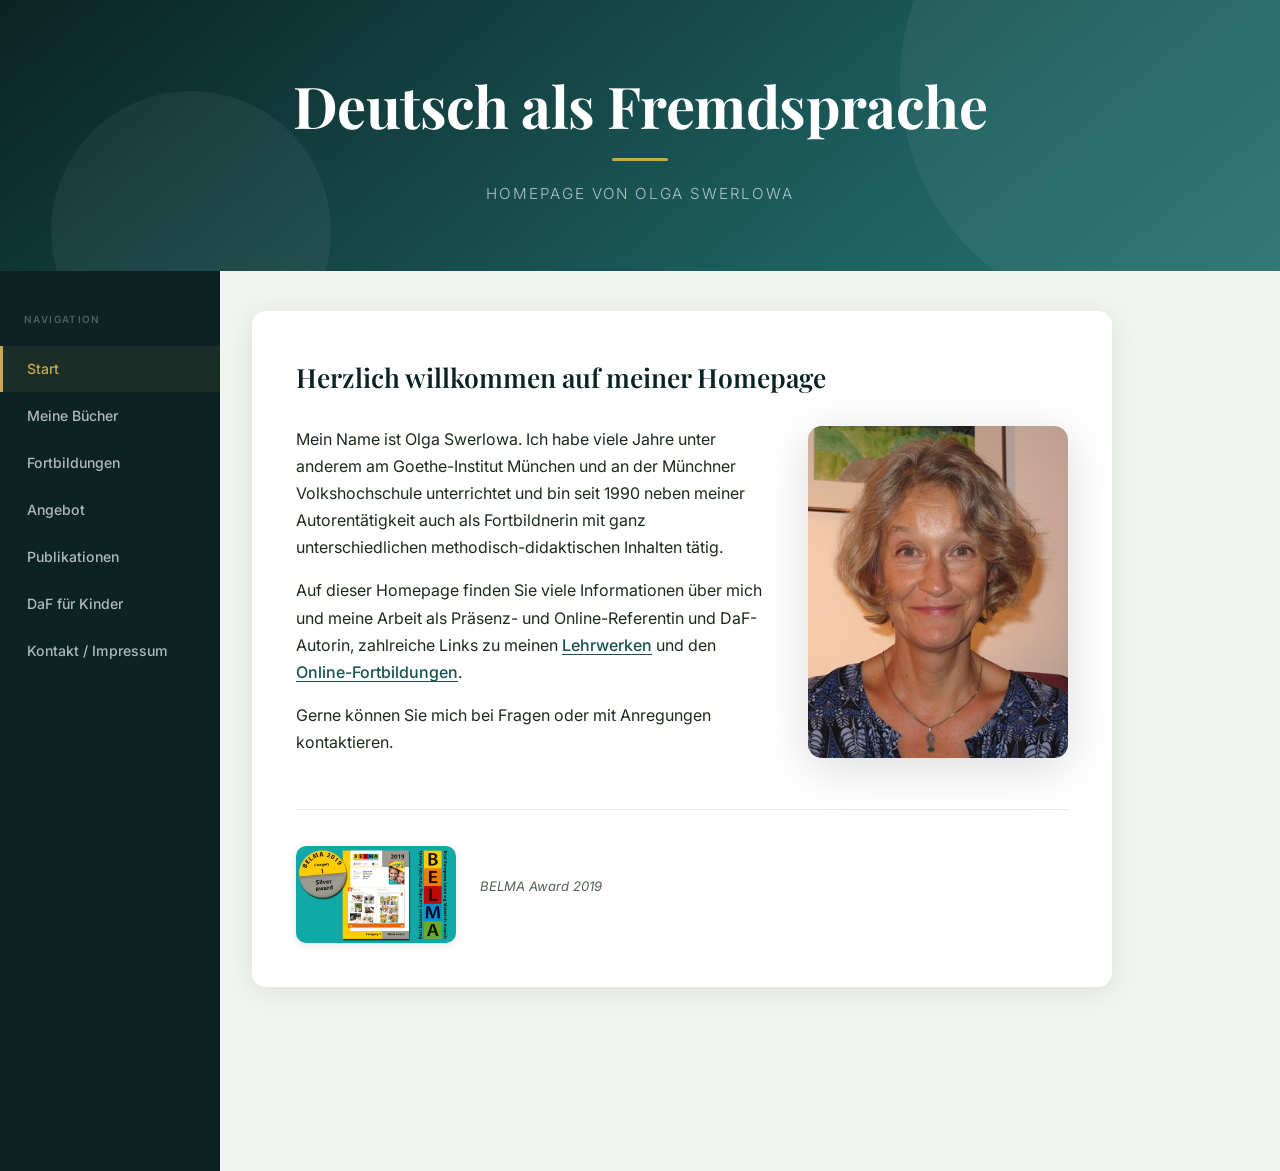
==== index.html @ 004c6a53 "erster entwurf" ====
<!DOCTYPE html>
<html lang="de">
<head>
  <meta charset="UTF-8">
  <meta name="viewport" content="width=device-width, initial-scale=1.0">
  <title>Start – Olga Swerlowa</title>
  <link rel="stylesheet" href="style.css">
  <style>
    .bio-grid {
      display: grid;
      grid-template-columns: 1fr 260px;
      gap: 2.5rem;
      align-items: start;
    }

    .photo-col {
      position: sticky;
      top: 2rem;
    }

    .photo-frame {
      border-radius: var(--r);
      overflow: hidden;
      box-shadow: var(--sh-lg);
    }

    .photo-frame img {
      display: block;
      width: 100%;
      height: auto;
    }

    .award {
      margin-top: 2.25rem;
      padding-top: 2.25rem;
      border-top: 1px solid #e5eae5;
      display: flex;
      align-items: center;
      gap: 1.5rem;
    }

    .award a {
      flex-shrink: 0;
      display: block;
      text-decoration: none;
      border-radius: 10px;
      overflow: hidden;
      box-shadow: 0 2px 10px rgba(0,0,0,.1);
      transition: box-shadow var(--ease), transform var(--ease);
    }

    .award a:hover {
      box-shadow: var(--sh);
      transform: translateY(-3px);
    }

    .award a img {
      display: block;
      width: 160px;
      height: auto;
    }

    .award-copy p {
      font-size: .82rem;
      color: var(--text-muted);
      font-style: italic;
    }

    @media (max-width: 820px) {
      .bio-grid { grid-template-columns: 1fr; }
      .photo-col { position: static; max-width: 280px; }
    }

    @media (max-width: 640px) {
      .award { flex-direction: column; align-items: flex-start; gap: 1rem; }
    }
  </style>
</head>
<body>

  <header class="hero">
    <h1>Deutsch als Fremdsprache</h1>
    <div class="hero-bar"></div>
    <p class="subtitle">Homepage von Olga Swerlowa</p>
  </header>

  <div class="shell">

    <nav>
      <p class="nav-label">Navigation</p>
      <a href="index.html" class="active">Start</a>
      <a href="html/buch.html">Meine Bücher</a>
      <a href="html/Workshops.html">Fortbildungen</a>
      <a href="html/Angebot.html">Angebot</a>
      <a href="html/pub.html">Publikationen</a>
      <a href="http://www.swerlowa.de/pitus" target="_blank">DaF für Kinder</a>
      <a href="html/kontakt.html">Kontakt / Impressum</a>
    </nav>

    <main>
      <div class="card">

        <h2>Herzlich willkommen auf meiner Homepage</h2>

        <div class="bio-grid">

          <div class="bio-text">
            <p>Mein Name ist Olga Swerlowa. Ich habe viele Jahre unter anderem am Goethe-Institut
              München und an der Münchner Volkshochschule unterrichtet und bin seit 1990 neben
              meiner Autorentätigkeit auch als Fortbildnerin mit ganz unterschiedlichen
              methodisch-didaktischen Inhalten tätig.</p>

            <p>Auf dieser Homepage finden Sie viele Informationen über mich und meine Arbeit als
              Präsenz- und Online-Referentin und DaF-Autorin, zahlreiche Links zu meinen
              <a href="html/buch.html">Lehrwerken</a>
              und den
              <a href="html/Workshops.html">Online-Fortbildungen</a>.</p>

            <p>Gerne können Sie mich bei Fragen oder mit Anregungen kontaktieren.</p>
          </div>

          <div class="photo-col">
            <div class="photo-frame">
              <img
                src="images/swerlowa.jpg"
                alt="Olga Swerlowa"
                width="310"
                height="396"
              >
            </div>
          </div>

        </div>

        <div class="award">
          <a href="https://www.belma-award.eu/index.php?id=77fa2149b0ae15d9767000154aaf4a41" target="_blank">
            <img
              src="images/BELMA19.jfif"
              alt="BELMA Award 2019"
              width="221"
              height="134"
            >
          </a>
          <div class="award-copy">
            <p>BELMA Award 2019</p>
          </div>
        </div>

      </div>
    </main>

  </div>

</body>
</html>
---- style.css ----
@import url('https://fonts.googleapis.com/css2?family=Inter:wght@300;400;500;600&family=Playfair+Display:ital,wght@0,600;0,700;1,400&display=swap');

/* ── Variables ── */
:root {
  --dark:        #0b2323;
  --mid:         #17524f;
  --accent:      #c8a84b;
  --accent-pale: #f5edd8;
  --bg:          #f2f4f0;
  --surface:     #ffffff;
  --text:        #1c2b1c;
  --text-muted:  #546454;
  --nav-w:       220px;
  --r:           14px;
  --sh:          0 4px 28px rgba(0,0,0,.09);
  --sh-lg:       0 10px 48px rgba(0,0,0,.14);
  --ease:        .22s ease;
}

*, *::before, *::after { box-sizing: border-box; margin: 0; padding: 0; }
html { scroll-behavior: smooth; }

body {
  font-family: 'Inter', system-ui, -apple-system, sans-serif;
  background: var(--bg);
  color: var(--text);
  line-height: 1.7;
}

/* ── Hero ── */
.hero {
  background: linear-gradient(140deg, var(--dark) 0%, #1e6060 70%, #287070 100%);
  padding: 4.5rem 3rem 4rem;
  text-align: center;
  position: relative;
  overflow: hidden;
}

.hero::before,
.hero::after {
  content: '';
  position: absolute;
  border-radius: 50%;
  background: white;
  opacity: .05;
  pointer-events: none;
}
.hero::before { width: 480px; height: 480px; top: -160px; right: -100px; }
.hero::after  { width: 280px; height: 280px; bottom: -100px; left: 4%; }

.hero h1 {
  font-family: 'Playfair Display', Georgia, serif;
  font-size: clamp(2rem, 5vw, 3.6rem);
  font-weight: 700;
  color: #fff;
  letter-spacing: -.01em;
  line-height: 1.15;
  position: relative;
}

.hero-bar {
  width: 56px;
  height: 3px;
  background: var(--accent);
  border-radius: 2px;
  margin: 1.25rem auto;
}

.hero .subtitle {
  font-size: .95rem;
  font-weight: 300;
  letter-spacing: .12em;
  text-transform: uppercase;
  color: rgba(255,255,255,.65);
  position: relative;
}

/* ── Shell ── */
.shell {
  display: flex;
  align-items: flex-start;
}

/* ── Sidebar nav ── */
nav {
  width: var(--nav-w);
  flex-shrink: 0;
  background: var(--dark);
  min-height: calc(100vh - 1px);
  padding: 2.5rem 0 3rem;
  position: sticky;
  top: 0;
  height: 100vh;
  overflow-y: auto;
  display: flex;
  flex-direction: column;
}

.nav-label {
  font-size: .62rem;
  font-weight: 600;
  letter-spacing: .14em;
  text-transform: uppercase;
  color: rgba(255,255,255,.28);
  padding: 0 1.5rem;
  margin-bottom: 1.1rem;
}

nav a {
  display: block;
  padding: .72rem 1.5rem;
  color: rgba(255,255,255,.68);
  font-size: .88rem;
  font-weight: 500;
  text-decoration: none;
  border-left: 3px solid transparent;
  transition: color var(--ease), border-color var(--ease), background var(--ease);
}

nav a:hover,
nav a.active {
  color: var(--accent);
  border-left-color: var(--accent);
  background: rgba(200,168,75,.08);
}

/* ── Main ── */
main {
  flex: 1;
  padding: 2.5rem 2rem;
  min-width: 0;
}

/* ── Card ── */
.card {
  background: var(--surface);
  border-radius: var(--r);
  box-shadow: var(--sh);
  padding: 2.75rem;
  max-width: 860px;
}

.card h2 {
  font-family: 'Playfair Display', Georgia, serif;
  font-size: 1.65rem;
  font-weight: 600;
  color: var(--dark);
  margin-bottom: 1.6rem;
}

.card p {
  margin-bottom: 1rem;
  color: var(--text);
}

.card a {
  color: var(--mid);
  font-weight: 500;
  text-underline-offset: 3px;
  transition: color var(--ease);
}
.card a:hover { color: var(--accent); }

.card ul,
.card ol {
  margin: 0 0 1rem 1.5rem;
}
.card li { margin-bottom: .4rem; }

/* ── Divider ── */
.section-divider {
  border: none;
  border-top: 1px solid #e5eae5;
  margin: 2.25rem 0;
}

/* ── Responsive ── */
@media (max-width: 640px) {
  .hero { padding: 3rem 1.5rem 2.5rem; }

  .shell { flex-direction: column; }

  nav {
    width: 100%;
    height: auto;
    position: static;
    min-height: unset;
    padding: 1rem 0 .5rem;
    flex-direction: row;
    flex-wrap: wrap;
  }

  .nav-label { width: 100%; }

  nav a {
    border-left: none;
    border-bottom: 3px solid transparent;
    padding: .5rem .9rem;
    font-size: .82rem;
  }

  nav a:hover,
  nav a.active {
    border-left-color: transparent;
    border-bottom-color: var(--accent);
  }

  main { padding: 1rem; }
  .card { padding: 1.5rem; }
}
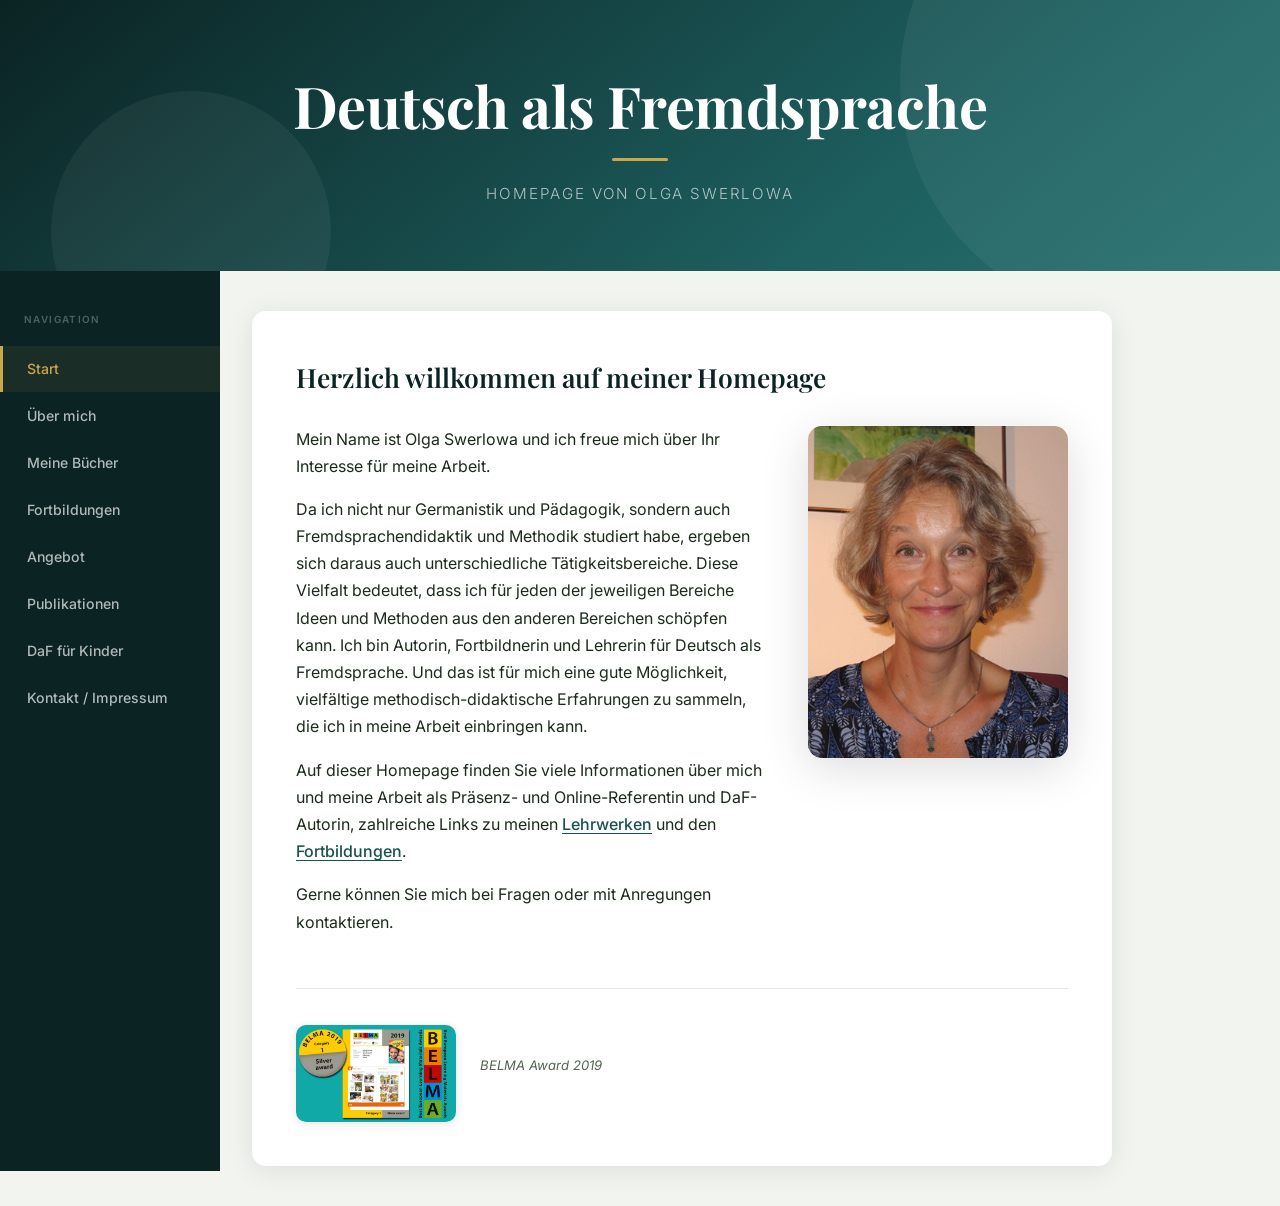
==== commit b020446a: "alles bis auf buecher" ====
--- a/index.html
+++ b/index.html
@@ -89,6 +89,7 @@
     <nav>
       <p class="nav-label">Navigation</p>
       <a href="index.html" class="active">Start</a>
+      <a href="html/ueber-mich.html">Über mich</a>
       <a href="html/buch.html">Meine Bücher</a>
       <a href="html/Workshops.html">Fortbildungen</a>
       <a href="html/Angebot.html">Angebot</a>
@@ -105,16 +106,16 @@
         <div class="bio-grid">
 
           <div class="bio-text">
-            <p>Mein Name ist Olga Swerlowa. Ich habe viele Jahre unter anderem am Goethe-Institut
-              München und an der Münchner Volkshochschule unterrichtet und bin seit 1990 neben
-              meiner Autorentätigkeit auch als Fortbildnerin mit ganz unterschiedlichen
-              methodisch-didaktischen Inhalten tätig.</p>
+            <p>Mein Name ist Olga Swerlowa und ich freue mich über Ihr Interesse für meine Arbeit.</p>
+
+            <p>Da ich nicht nur Germanistik und Pädagogik, sondern auch Fremdsprachendidaktik und Methodik studiert habe, ergeben sich daraus auch unterschiedliche Tätigkeitsbereiche.
+              Diese Vielfalt bedeutet, dass ich für jeden der jeweiligen Bereiche Ideen und Methoden aus den anderen Bereichen schöpfen kann. Ich bin Autorin, Fortbildnerin und Lehrerin für Deutsch als Fremdsprache.  Und das ist für mich eine gute Möglichkeit, vielfältige methodisch-didaktische Erfahrungen zu sammeln, die ich in meine Arbeit einbringen kann.</p>
 
             <p>Auf dieser Homepage finden Sie viele Informationen über mich und meine Arbeit als
               Präsenz- und Online-Referentin und DaF-Autorin, zahlreiche Links zu meinen
               <a href="html/buch.html">Lehrwerken</a>
               und den
-              <a href="html/Workshops.html">Online-Fortbildungen</a>.</p>
+              <a href="html/Workshops.html">Fortbildungen</a>.</p>
 
             <p>Gerne können Sie mich bei Fragen oder mit Anregungen kontaktieren.</p>
           </div>
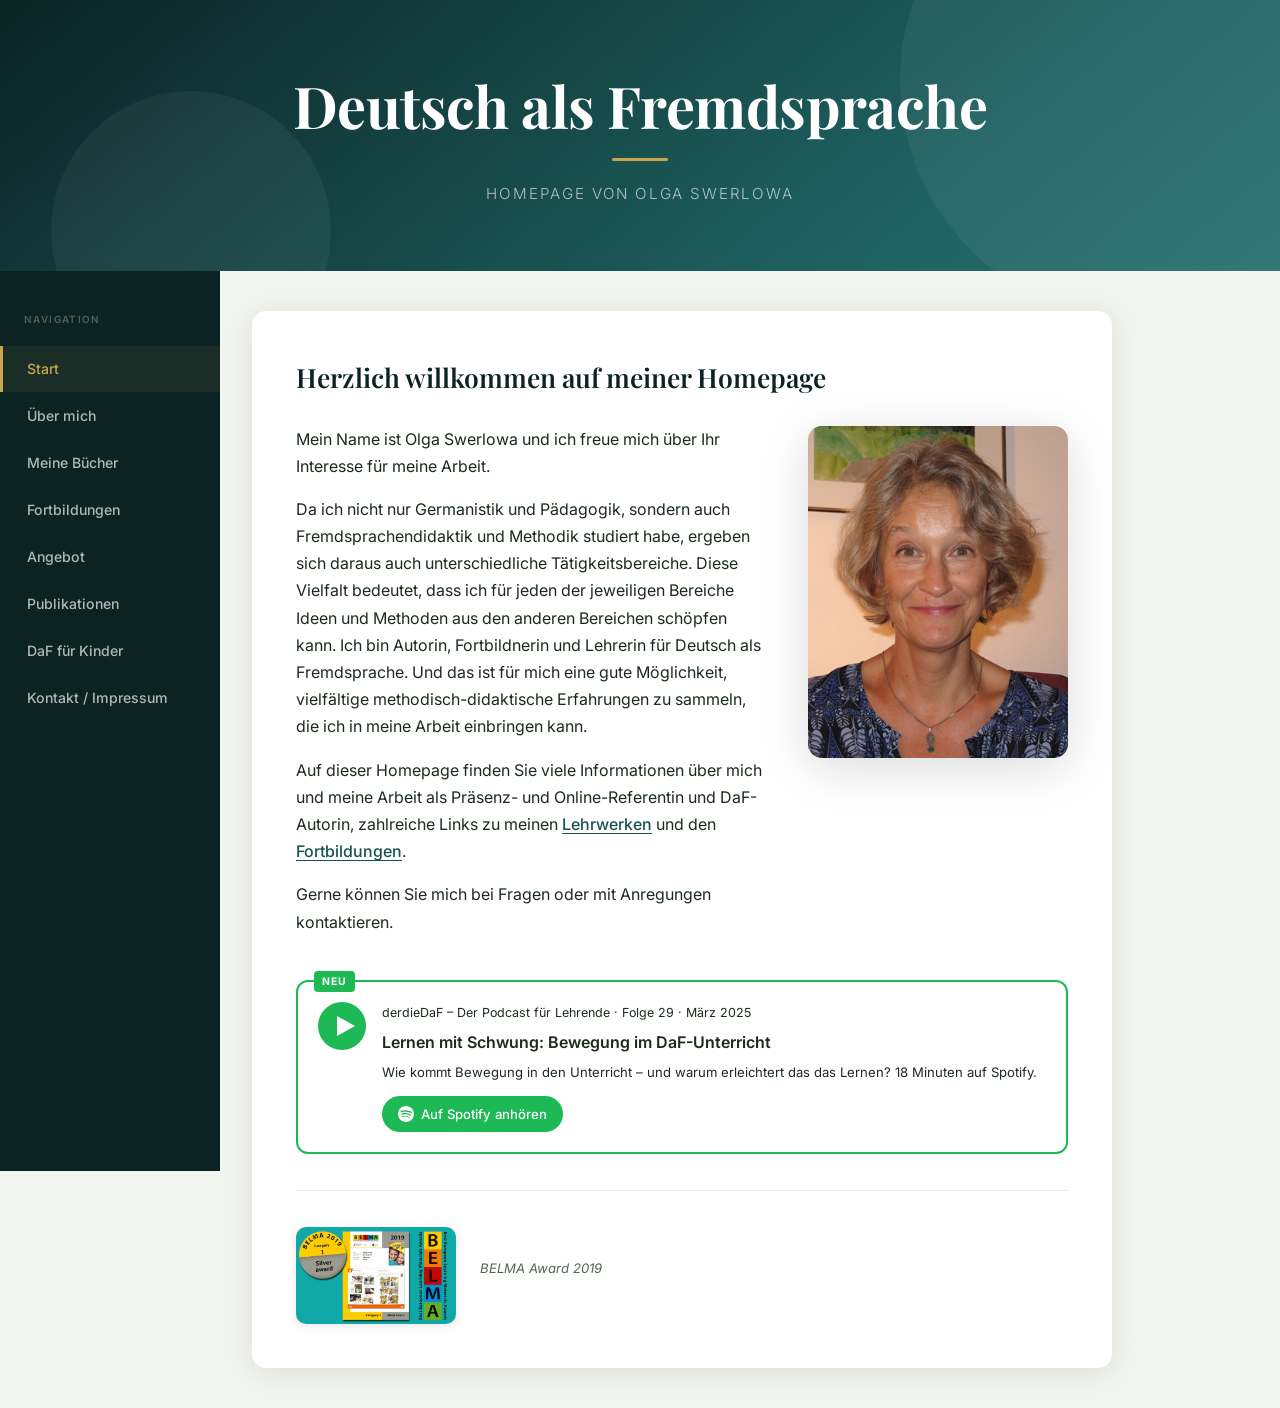
==== commit 59aebcb5: "Podcast announcment added" ====
--- a/index.html
+++ b/index.html
@@ -74,6 +74,82 @@
     @media (max-width: 640px) {
       .award { flex-direction: column; align-items: flex-start; gap: 1rem; }
     }
+
+    /* ── Podcast tile ── */
+    .podcast-tile {
+      position: relative;
+      border: 2px solid #1DB954;
+      border-radius: 12px;
+      padding: 1.25rem;
+      margin-top: 1.75rem;
+    }
+
+    .podcast-neu {
+      position: absolute;
+      top: -11px;
+      left: 16px;
+      background: #1DB954;
+      color: #fff;
+      font-size: .65rem;
+      font-weight: 700;
+      letter-spacing: .1em;
+      text-transform: uppercase;
+      padding: 2px 8px;
+      border-radius: 4px;
+    }
+
+    .podcast-inner {
+      display: flex;
+      align-items: flex-start;
+      gap: 1rem;
+    }
+
+    .podcast-icon { flex-shrink: 0; }
+
+    .podcast-body { flex: 1; min-width: 0; }
+
+    .podcast-meta {
+      font-size: .78rem;
+      color: var(--text-muted);
+      margin-bottom: .35rem !important;
+    }
+
+    .podcast-title {
+      font-size: 1rem;
+      font-weight: 600;
+      color: var(--dark);
+      margin-bottom: .35rem !important;
+    }
+
+    .podcast-desc {
+      font-size: .82rem;
+      color: var(--text-muted);
+      margin-bottom: .75rem !important;
+    }
+
+    .podcast-btn {
+      display: inline-flex;
+      align-items: center;
+      gap: .45rem;
+      background: #1DB954;
+      color: #fff !important;
+      font-size: .82rem;
+      font-weight: 600;
+      padding: .45rem 1rem;
+      border-radius: 20px;
+      text-decoration: none;
+      transition: background var(--ease), transform var(--ease);
+    }
+
+    .podcast-btn:hover {
+      background: #17a349;
+      transform: translateY(-1px);
+      color: #fff !important;
+    }
+
+    @media (max-width: 500px) {
+      .podcast-inner { flex-direction: column; }
+    }
   </style>
 </head>
 <body>
@@ -133,6 +209,29 @@
 
         </div>
 
+        <div class="podcast-tile">
+          <span class="podcast-neu">NEU</span>
+          <div class="podcast-inner">
+            <div class="podcast-icon">
+              <svg width="48" height="48" viewBox="0 0 48 48" fill="none" xmlns="http://www.w3.org/2000/svg" aria-hidden="true">
+                <circle cx="24" cy="24" r="24" fill="#1DB954"/>
+                <polygon points="19,14 19,34 37,24" fill="white"/>
+              </svg>
+            </div>
+            <div class="podcast-body">
+              <p class="podcast-meta">derdieDaF – Der Podcast für Lehrende &middot; Folge 29 &middot; März 2025</p>
+              <p class="podcast-title">Lernen mit Schwung: Bewegung im DaF-Unterricht</p>
+              <p class="podcast-desc">Wie kommt Bewegung in den Unterricht – und warum erleichtert das das Lernen? 18 Minuten auf Spotify.</p>
+              <a class="podcast-btn" href="https://open.spotify.com/episode/3M2q1uSJZycSE2DCcXKCdy" target="_blank" rel="noopener noreferrer">
+                <svg width="16" height="16" viewBox="0 0 24 24" fill="white" xmlns="http://www.w3.org/2000/svg" aria-hidden="true">
+                  <path d="M12 0C5.4 0 0 5.4 0 12s5.4 12 12 12 12-5.4 12-12S18.66 0 12 0zm5.521 17.34c-.24.359-.66.48-1.021.24-2.82-1.74-6.36-2.101-10.561-1.141-.418.122-.779-.179-.899-.539-.12-.421.18-.78.54-.9 4.56-1.021 8.52-.6 11.64 1.32.42.18.479.659.301 1.02zm1.44-3.3c-.301.42-.841.6-1.262.3-3.239-1.98-8.159-2.58-11.939-1.38-.479.12-1.02-.12-1.14-.6-.12-.48.12-1.021.6-1.141C9.6 9.9 15 10.561 18.72 12.84c.361.181.54.78.241 1.2zm.12-3.36C15.24 8.4 8.82 8.16 5.16 9.301c-.6.179-1.2-.181-1.38-.721-.18-.601.18-1.2.72-1.381 4.26-1.26 11.28-1.02 15.721 1.621.539.3.719 1.02.419 1.56-.299.421-1.02.599-1.559.3z"/>
+                </svg>
+                Auf Spotify anhören
+              </a>
+            </div>
+          </div>
+        </div>
+
         <div class="award">
           <a href="https://www.belma-award.eu/index.php?id=77fa2149b0ae15d9767000154aaf4a41" target="_blank">
             <img
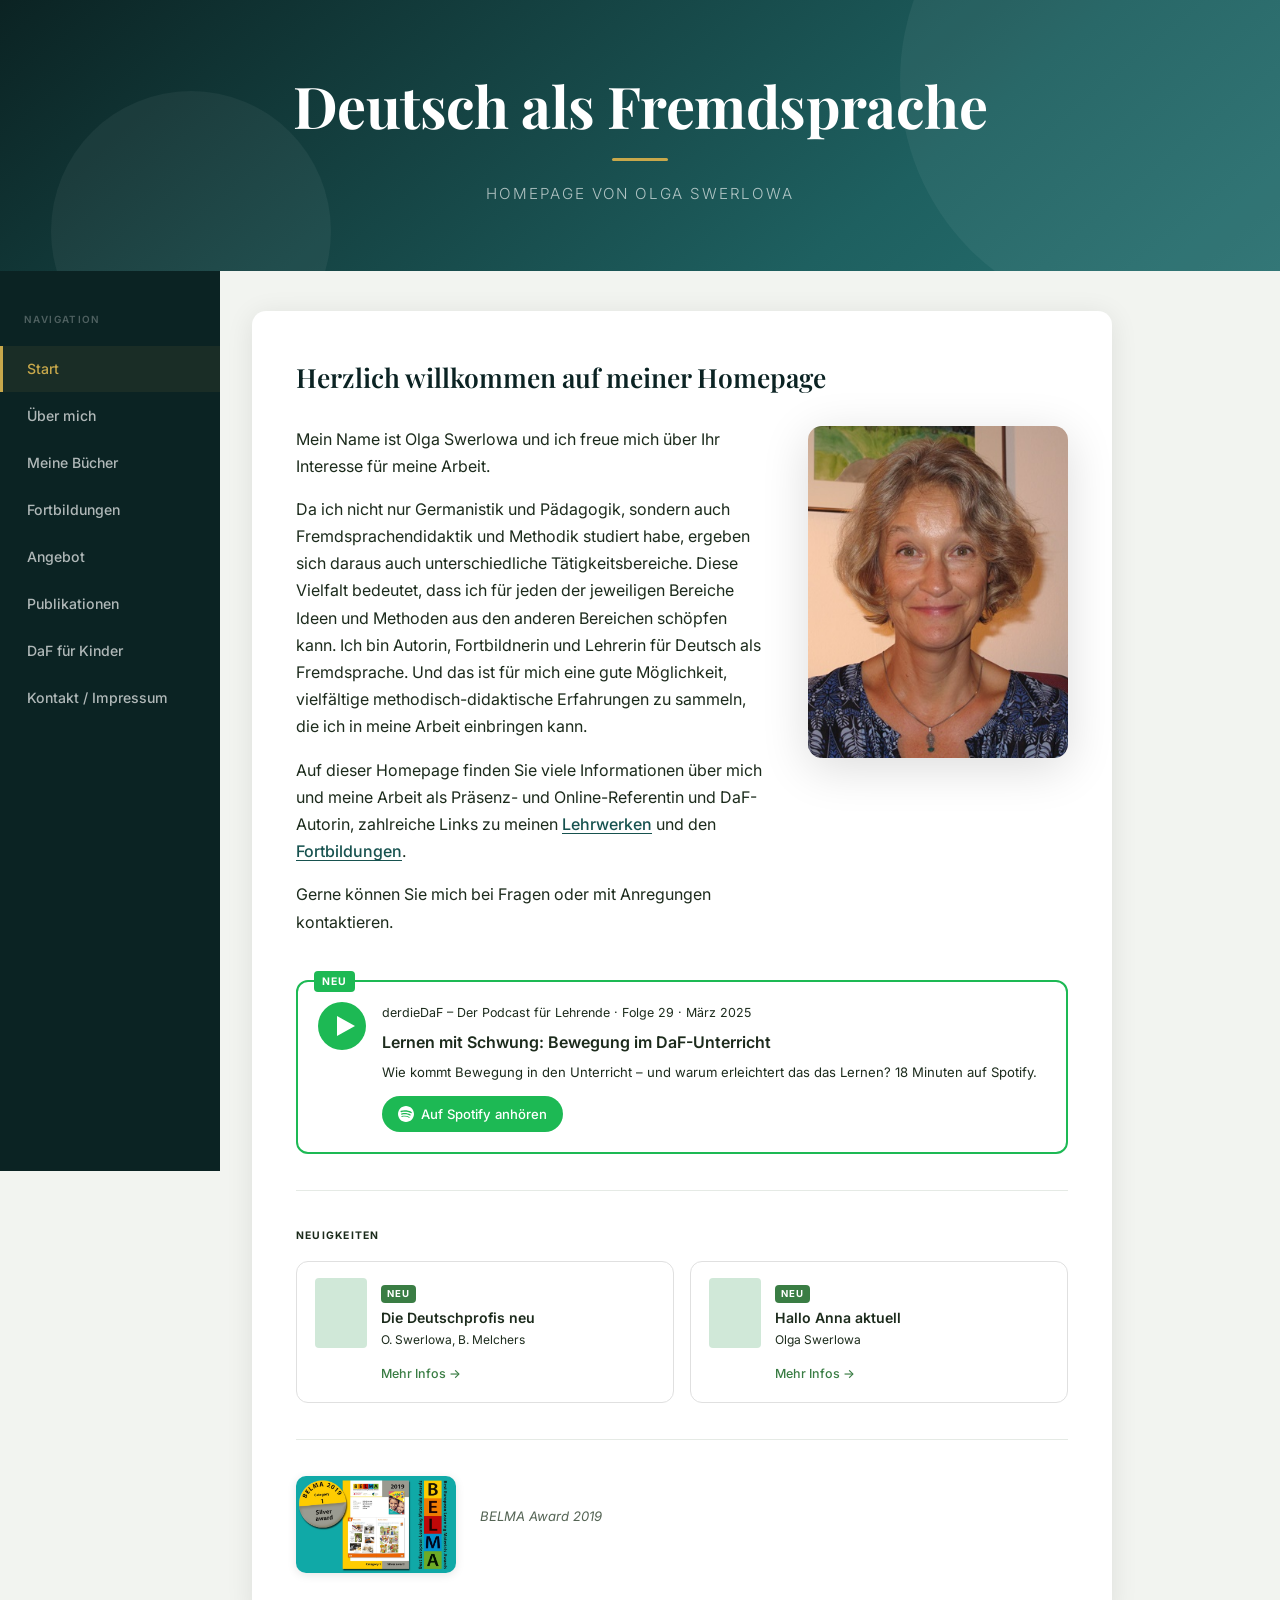
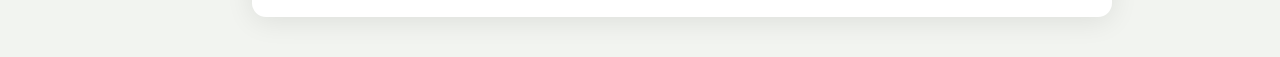
==== commit 40f80c27: "buch ankunedigungen" ====
--- a/index.html
+++ b/index.html
@@ -150,6 +150,98 @@
     @media (max-width: 500px) {
       .podcast-inner { flex-direction: column; }
     }
+
+    /* ── Neuigkeiten ── */
+    .news-label {
+      font-size: .65rem;
+      font-weight: 700;
+      letter-spacing: .12em;
+      text-transform: uppercase;
+      color: var(--text-muted);
+      margin-bottom: .75rem;
+    }
+
+    .news-grid {
+      display: grid;
+      grid-template-columns: 1fr 1fr;
+      gap: 1rem;
+    }
+
+    .news-card {
+      background: #fff;
+      border: 0.5px solid #e0e0e0;
+      border-radius: 12px;
+      padding: 16px 18px;
+      display: flex;
+      gap: .9rem;
+      align-items: flex-start;
+    }
+
+    .news-cover {
+      flex-shrink: 0;
+      width: 52px;
+      height: 70px;
+      border-radius: 4px;
+      overflow: hidden;
+    }
+
+    .news-cover img {
+      display: block;
+      width: 100%;
+      height: 100%;
+      object-fit: cover;
+    }
+
+    .news-cover-placeholder {
+      width: 52px;
+      height: 70px;
+      border-radius: 4px;
+      background: #d0e8d8;
+      flex-shrink: 0;
+    }
+
+    .news-body { flex: 1; min-width: 0; }
+
+    .news-badge {
+      display: inline-block;
+      background: #3a7d44;
+      color: #fff;
+      font-size: .6rem;
+      font-weight: 700;
+      letter-spacing: .08em;
+      text-transform: uppercase;
+      padding: 1px 6px;
+      border-radius: 4px;
+      margin-bottom: .35rem;
+    }
+
+    .news-title {
+      font-size: .88rem;
+      font-weight: 600;
+      color: var(--dark);
+      margin-bottom: .2rem !important;
+      line-height: 1.3;
+    }
+
+    .news-authors {
+      font-size: .75rem;
+      color: var(--text-muted);
+      margin-bottom: .5rem !important;
+    }
+
+    .news-link {
+      font-size: .78rem;
+      font-weight: 600;
+      color: #3a7d44 !important;
+      text-decoration: none;
+      text-underline-offset: 2px;
+    }
+
+    .news-link:hover { text-decoration: underline; color: #2d6235 !important; }
+
+    @media (max-width: 600px) {
+      .news-grid { grid-template-columns: 1fr; }
+    }
   </style>
 </head>
 <body>
@@ -232,6 +324,34 @@
           </div>
         </div>
 
+        <hr class="section-divider">
+
+        <p class="news-label">Neuigkeiten</p>
+
+        <div class="news-grid">
+
+          <div class="news-card">
+            <div class="news-cover-placeholder" aria-hidden="true"></div>
+            <div class="news-body">
+              <span class="news-badge">Neu</span>
+              <p class="news-title">Die Deutschprofis neu</p>
+              <p class="news-authors">O. Swerlowa, B. Melchers</p>
+              <a class="news-link" href="https://www.klett-international.com/de/die-deutschprofis-neu/c-4964" target="_blank" rel="noopener noreferrer">Mehr Infos →</a>
+            </div>
+          </div>
+
+          <div class="news-card">
+            <div class="news-cover-placeholder" aria-hidden="true"></div>
+            <div class="news-body">
+              <span class="news-badge">Neu</span>
+              <p class="news-title">Hallo Anna aktuell</p>
+              <p class="news-authors">Olga Swerlowa</p>
+              <a class="news-link" href="https://www.calameo.com/klett/read/00061716668451e4674e2" target="_blank" rel="noopener noreferrer">Mehr Infos →</a>
+            </div>
+          </div>
+
+        </div>
+
         <div class="award">
           <a href="https://www.belma-award.eu/index.php?id=77fa2149b0ae15d9767000154aaf4a41" target="_blank">
             <img
